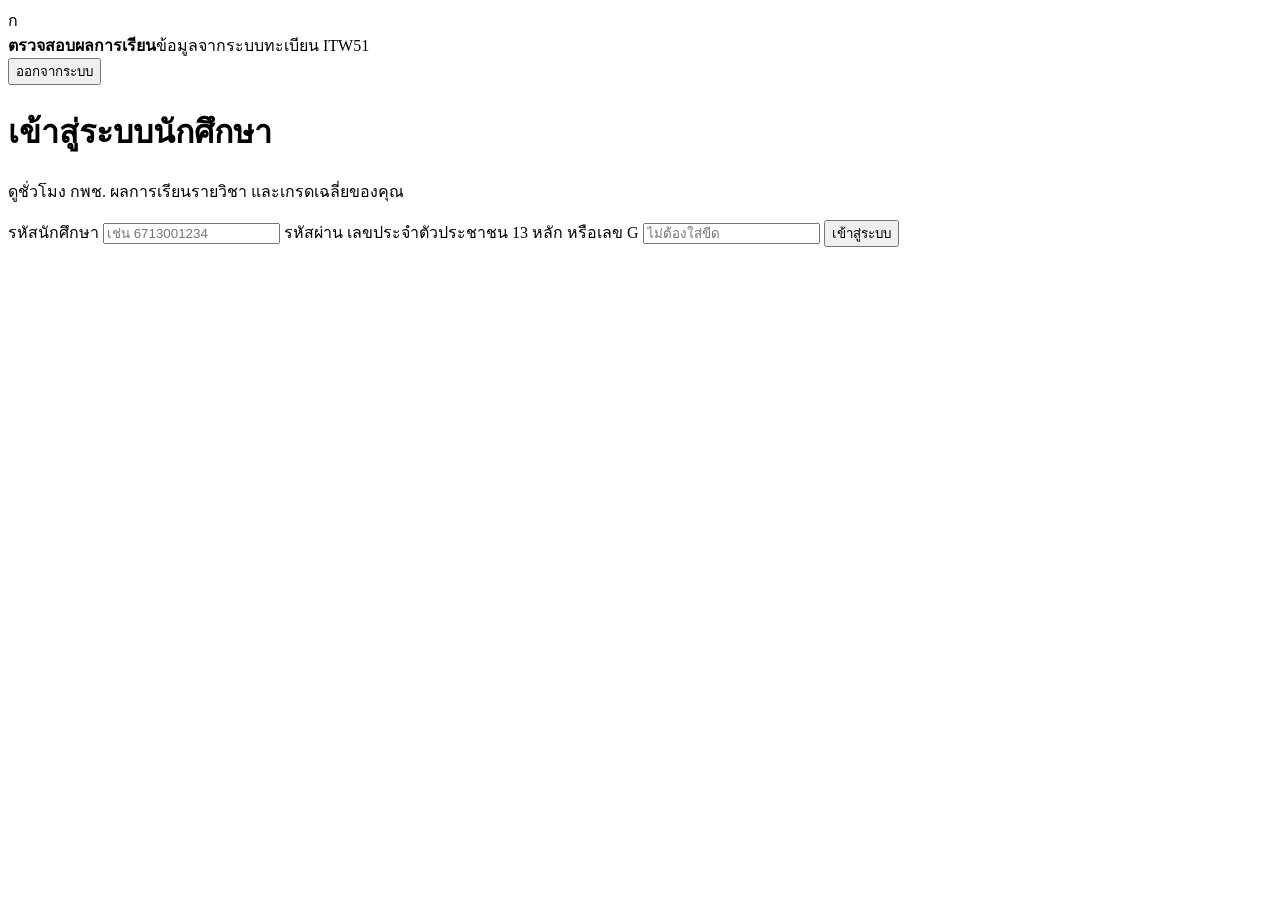
==== index.html @ a935f5b4 "Create index.html" ====
<!DOCTYPE html>
<html lang="th">
<head>
<meta charset="utf-8">
<meta name="viewport" content="width=device-width, initial-scale=1, viewport-fit=cover">
<meta name="robots" content="noindex">
<title>ตรวจสอบผลการเรียน กศน.</title>
<link rel="icon" href="data:image/svg+xml,<svg xmlns='http://www.w3.org/2000/svg' viewBox='0 0 100 100'><text y='.9em' font-size='90'>🎓</text></svg>">
<link rel="preconnect" href="https://fonts.googleapis.com">
<link rel="preconnect" href="https://fonts.gstatic.com" crossorigin>
<link href="https://fonts.googleapis.com/css2?family=Sarabun:wght@400;500;600;700&family=Noto+Serif+Thai:wght@600;700&display=swap" rel="stylesheet">
<link rel="stylesheet" href="assets/style.css">
</head>
<body>
<header class="band">
  <div class="wrap">
    <div class="brand">
      <div class="seal" aria-hidden="true">ก</div>
      <div><b>ตรวจสอบผลการเรียน</b><span>ข้อมูลจากระบบทะเบียน ITW51</span></div>
    </div>
    <div id="bandActions"><button class="btn ghost hidden" id="logoutBtn" type="button">ออกจากระบบ</button></div>
  </div>
</header>

<main id="viewLogin" class="wrap">
  <form class="login" id="loginForm" autocomplete="off">
    <h1>เข้าสู่ระบบนักศึกษา</h1>
    <p class="lead">ดูชั่วโมง กพช. ผลการเรียนรายวิชา และเกรดเฉลี่ยของคุณ</p>
    <label for="inId">รหัสนักศึกษา</label>
    <input id="inId" type="text" inputmode="numeric" placeholder="เช่น 6713001234" required>
    <label for="inPw">รหัสผ่าน <span class="hint">เลขประจำตัวประชาชน 13 หลัก หรือเลข G</span></label>
    <input id="inPw" type="password" placeholder="ไม่ต้องใส่ขีด" required>
    <button class="btn" id="loginBtn" type="submit">เข้าสู่ระบบ</button>
    <div id="loginMsg" class="msg hidden" role="alert"></div>
    <div class="foot" id="dataStamp"></div>
  </form>
</main>

<main id="viewStudent" class="wrap hidden"></main>

<script src="assets/core.js"></script>
<script src="assets/student.js"></script>
</body>
</html>
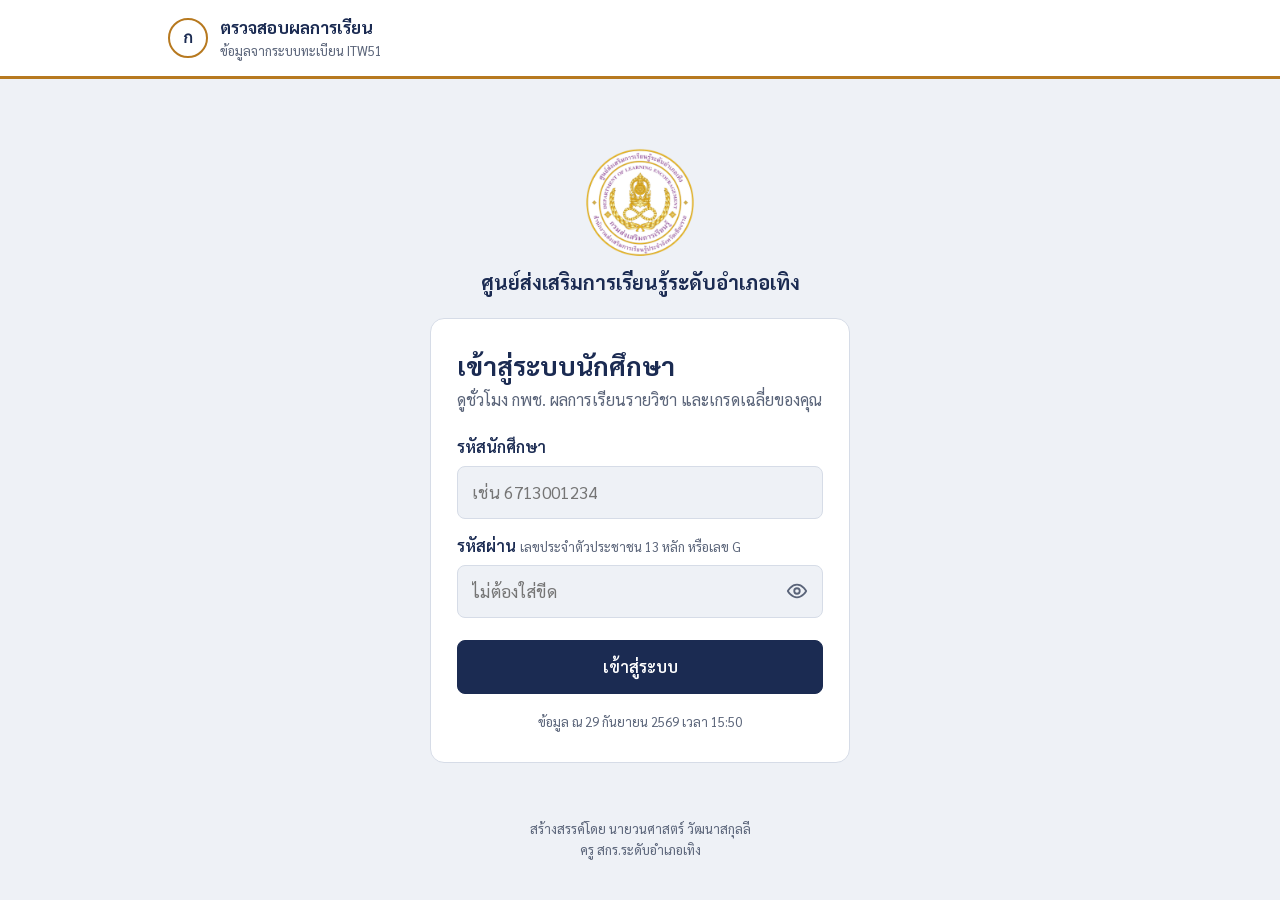
==== commit b75a69e8: "Add files via upload" ====
--- a/index.html
+++ b/index.html
@@ -23,13 +23,24 @@
 </header>
 
 <main id="viewLogin" class="wrap">
+  <div class="org">
+    <img class="org-logo" src="assets/logo.png" alt="โลโก้ศูนย์ส่งเสริมการเรียนรู้ระดับอำเภอเทิง"
+         onerror="this.replaceWith(Object.assign(document.createElement('div'),{className:'org-logo org-seal',textContent:'สกร.'}))">
+    <div class="org-name">ศูนย์ส่งเสริมการเรียนรู้ระดับอำเภอเทิง</div>
+  </div>
   <form class="login" id="loginForm" autocomplete="off">
     <h1>เข้าสู่ระบบนักศึกษา</h1>
     <p class="lead">ดูชั่วโมง กพช. ผลการเรียนรายวิชา และเกรดเฉลี่ยของคุณ</p>
     <label for="inId">รหัสนักศึกษา</label>
     <input id="inId" type="text" inputmode="numeric" placeholder="เช่น 6713001234" required>
     <label for="inPw">รหัสผ่าน <span class="hint">เลขประจำตัวประชาชน 13 หลัก หรือเลข G</span></label>
-    <input id="inPw" type="password" placeholder="ไม่ต้องใส่ขีด" required>
+    <div class="pw-wrap">
+      <input id="inPw" type="password" placeholder="ไม่ต้องใส่ขีด" required>
+      <button type="button" class="pw-eye" id="pwEye" aria-label="แสดงรหัสผ่าน" aria-pressed="false" title="แสดงรหัสผ่าน">
+        <svg class="eye-open" viewBox="0 0 24 24" width="22" height="22" aria-hidden="true"><path d="M2 12s3.6-7 10-7 10 7 10 7-3.6 7-10 7S2 12 2 12Z" fill="none" stroke="currentColor" stroke-width="2" stroke-linejoin="round"/><circle cx="12" cy="12" r="3" fill="none" stroke="currentColor" stroke-width="2"/></svg>
+        <svg class="eye-off" viewBox="0 0 24 24" width="22" height="22" aria-hidden="true"><path d="M3 3l18 18M10.6 5.1A10.6 10.6 0 0 1 12 5c6.4 0 10 7 10 7a17.6 17.6 0 0 1-3.2 4.1M6.6 6.6C3.8 8.4 2 12 2 12s3.6 7 10 7a9.9 9.9 0 0 0 5.4-1.6M9.9 9.9a3 3 0 0 0 4.2 4.2" fill="none" stroke="currentColor" stroke-width="2" stroke-linecap="round" stroke-linejoin="round"/></svg>
+      </button>
+    </div>
     <button class="btn" id="loginBtn" type="submit">เข้าสู่ระบบ</button>
     <div id="loginMsg" class="msg hidden" role="alert"></div>
     <div class="foot" id="dataStamp"></div>
@@ -38,6 +49,11 @@
 
 <main id="viewStudent" class="wrap hidden"></main>
 
+<footer class="credit">
+  <div>สร้างสรรค์โดย นายวนศาสตร์ วัฒนาสกุลลี</div>
+  <div>ครู สกร.ระดับอำเภอเทิง</div>
+</footer>
+
 <script src="assets/core.js"></script>
 <script src="assets/student.js"></script>
 </body>
--- a/assets/style.css
+++ b/assets/style.css
@@ -0,0 +1,209 @@
+:root{
+  --bg:#EEF1F6; --surface:#FFFFFF; --ink:#1B2B52; --text:#1E2433; --muted:#5A6479;
+  --line:#D6DCE7; --gold:#B7791F; --gold-soft:#F6E7CC; --ok:#2D7A4C; --ok-soft:#DDF0E4;
+  --bad:#B0412B; --bad-soft:#F8E1DB; --track:#E3E8F1;
+  box-sizing:border-box;
+  padding-top:env(safe-area-inset-top,0px); padding-bottom:env(safe-area-inset-bottom,0px);
+}
+@media (prefers-color-scheme: dark){
+  :root:not([data-theme="light"]){
+    --bg:#0E1424; --surface:#172039; --ink:#C9D6F5; --text:#E4E8F1; --muted:#9AA4BB;
+    --line:#2A3656; --gold:#E0A94A; --gold-soft:#3A2F1A; --ok:#6BC58F; --ok-soft:#173226;
+    --bad:#EC8A73; --bad-soft:#3A1F1A; --track:#243052;
+  }
+}
+:root[data-theme="dark"]{
+  --bg:#0E1424; --surface:#172039; --ink:#C9D6F5; --text:#E4E8F1; --muted:#9AA4BB;
+  --line:#2A3656; --gold:#E0A94A; --gold-soft:#3A2F1A; --ok:#6BC58F; --ok-soft:#173226;
+  --bad:#EC8A73; --bad-soft:#3A1F1A; --track:#243052;
+}
+*,*::before,*::after{box-sizing:inherit}
+html{scroll-padding-top:env(safe-area-inset-top,0px)}
+body{margin:0;background:var(--bg);color:var(--text);
+  font-family:"Sarabun","Leelawadee UI","Thonburi","Tahoma",system-ui,sans-serif;font-size:16px;line-height:1.6;
+  font-variant-numeric:tabular-nums}
+h1,h2,h3{font-family:"Noto Serif Thai","Sarabun",Georgia,serif;color:var(--ink);line-height:1.3;margin:0}
+button,input{font:inherit}
+.wrap{max-width:980px;margin:0 auto;padding:24px 18px 48px}
+.hidden{display:none!important}
+a{color:var(--ink)}
+
+/* header band */
+.band{border-bottom:3px solid var(--gold);background:var(--surface)}
+.band .wrap{padding-top:14px;padding-bottom:14px;display:flex;align-items:center;gap:14px;justify-content:space-between}
+.brand{display:flex;align-items:center;gap:12px;min-width:0}
+.seal{width:40px;height:40px;border-radius:50%;border:2px solid var(--gold);display:grid;place-items:center;
+  color:var(--ink);font-family:"Noto Serif Thai",serif;font-weight:700;flex:none}
+.brand b{display:block;color:var(--ink);font-size:17px}
+.brand span{display:block;color:var(--muted);font-size:13px}
+.btn{border:1.5px solid var(--ink);background:var(--ink);color:var(--surface);padding:10px 18px;border-radius:8px;
+  cursor:pointer;font-weight:600}
+.btn.ghost{background:transparent;color:var(--ink)}
+#bandActions .btn{white-space:nowrap;padding:8px 14px}
+.btn:disabled{opacity:.5;cursor:not-allowed}
+.btn:focus-visible,input:focus-visible,summary:focus-visible,.tab:focus-visible,.drop:focus-visible{outline:3px solid var(--gold);outline-offset:2px}
+
+/* login */
+.login{max-width:420px;margin:7vh auto 0;background:var(--surface);border:1px solid var(--line);border-radius:14px;padding:30px 26px}
+.login h1{font-size:26px;margin-bottom:4px}
+.login p.lead{color:var(--muted);margin:0 0 22px}
+label{display:block;font-weight:600;margin:14px 0 6px;color:var(--ink)}
+.hint{font-weight:400;color:var(--muted);font-size:13px}
+input[type=text],input[type=password]{width:100%;padding:12px 14px;border:1.5px solid var(--line);border-radius:8px;
+  background:var(--bg);color:var(--text);font-size:17px;letter-spacing:.02em}
+.login .btn{width:100%;margin-top:22px;padding:13px}
+.msg{margin-top:14px;padding:10px 12px;border-radius:8px;font-size:15px}
+.msg.err{background:var(--bad-soft);color:var(--bad)}
+.msg.info{background:var(--gold-soft);color:var(--text)}
+.foot{margin-top:18px;color:var(--muted);font-size:13px;text-align:center}
+.adminlink{display:block;margin:22px auto 0;background:none;border:none;color:var(--muted);text-decoration:underline;cursor:pointer;font-size:14px}
+
+/* student */
+.who{display:grid;grid-template-columns:1fr auto;gap:8px 20px;align-items:end;padding:26px 0 18px;border-bottom:1px solid var(--line)}
+.who h1{font-size:clamp(24px,4.4vw,34px)}
+.who .meta{color:var(--muted);font-size:15px;margin-top:6px}
+.who .meta b{color:var(--text);font-weight:600}
+.status{justify-self:end;padding:5px 12px;border-radius:999px;font-weight:600;font-size:14px;background:var(--ok-soft);color:var(--ok);white-space:nowrap}
+.status.off{background:var(--track);color:var(--muted)}
+.stats{display:grid;grid-template-columns:repeat(3,1fr);gap:0;margin:22px 0 8px;border:1px solid var(--line);border-radius:12px;background:var(--surface);overflow:hidden}
+.stat{padding:16px 18px;border-right:1px solid var(--line)}
+.stat:last-child{border-right:none}
+.stat .k{color:var(--muted);font-size:14px}
+.stat .v{font-size:34px;font-weight:700;color:var(--ink);line-height:1.15}
+.stat .v small{font-size:16px;color:var(--muted);font-weight:500}
+.creditbar{height:8px;border-radius:4px;background:var(--track);margin-top:8px;overflow:hidden}
+.creditbar i{display:block;height:100%;background:var(--ink)}
+.creditbar i.done{background:var(--ok)}
+
+/* the ruler: กพช. hours */
+.ruler{background:var(--surface);border:1px solid var(--line);border-radius:12px;padding:20px 22px 12px;margin:16px 0}
+.ruler-head{display:flex;justify-content:space-between;align-items:baseline;gap:12px;flex-wrap:wrap}
+.ruler-head h2{font-size:20px}
+.ruler-head .big{font-size:40px;font-weight:700;color:var(--ink);line-height:1}
+.ruler-head .big small{font-size:17px;color:var(--muted);font-weight:500}
+.track{position:relative;height:46px;margin:26px 0 4px}
+.track .rail{position:absolute;left:0;right:0;top:10px;height:16px;background:var(--track);border-radius:3px}
+.track .fill{position:absolute;left:0;top:10px;height:16px;background:repeating-linear-gradient(90deg,var(--gold) 0 calc(5% - 2px),transparent calc(5% - 2px) 5%);border-radius:3px;transition:width .9s cubic-bezier(.2,.7,.2,1)}
+.track .tick{position:absolute;top:28px;width:1px;height:6px;background:var(--muted)}
+.track .tick.major{height:10px}
+.track .lbl{position:absolute;top:38px;transform:translateX(-50%);font-size:12px;color:var(--muted)}
+.track .goal{position:absolute;top:2px;width:2px;height:32px;background:var(--ink)}
+.track .goal b{position:absolute;top:-20px;left:50%;transform:translateX(-50%);font-size:12px;color:var(--ink);white-space:nowrap}
+.ruler .note{color:var(--muted);font-size:14px;margin:18px 0 6px}
+@media (prefers-reduced-motion:reduce){.track .fill{transition:none}}
+
+.tabs{display:flex;gap:4px;margin:28px 0 0;border-bottom:1px solid var(--line);overflow-x:auto}
+.tab{border:none;background:none;padding:10px 16px;cursor:pointer;color:var(--muted);font-weight:600;border-bottom:3px solid transparent;margin-bottom:-1px;white-space:nowrap}
+.tab[aria-selected=true]{color:var(--ink);border-bottom-color:var(--gold)}
+.panel{padding-top:16px}
+
+details.sem{background:var(--surface);border:1px solid var(--line);border-radius:10px;margin-bottom:10px}
+details.sem>summary{list-style:none;cursor:pointer;padding:13px 16px;display:flex;justify-content:space-between;gap:12px;align-items:center}
+details.sem>summary::-webkit-details-marker{display:none}
+details.sem>summary h3{font-size:17px}
+details.sem>summary .s-meta{color:var(--muted);font-size:14px;text-align:right}
+details.sem>summary .s-meta b{color:var(--ink)}
+details.sem>summary::after{content:"";width:9px;height:9px;border-right:2px solid var(--muted);border-bottom:2px solid var(--muted);transform:rotate(45deg);flex:none;margin-left:6px}
+details.sem[open]>summary::after{transform:rotate(-135deg)}
+.scroll{overflow-x:auto;border-top:1px solid var(--line)}
+table{border-collapse:collapse;width:100%;min-width:560px;font-size:15px}
+th,td{padding:9px 12px;text-align:left;border-bottom:1px solid var(--line);vertical-align:top}
+th{color:var(--muted);font-weight:600;font-size:13px;background:var(--bg)}
+tr:last-child td{border-bottom:none}
+td.num,th.num{text-align:right}
+.code{color:var(--muted);white-space:nowrap}
+.grade{display:inline-block;min-width:38px;text-align:center;font-weight:700;padding:1px 8px;border-radius:6px;background:var(--track);color:var(--ink)}
+.grade.pass{background:var(--ok-soft);color:var(--ok)}
+.grade.fail{background:var(--bad-soft);color:var(--bad)}
+.grade.wait{background:transparent;color:var(--muted);font-weight:500}
+.tag{font-size:12px;color:var(--muted);border:1px solid var(--line);border-radius:4px;padding:0 5px;white-space:nowrap}
+.legend{color:var(--muted);font-size:13px;margin:12px 2px}
+.empty{padding:26px;text-align:center;color:var(--muted);background:var(--surface);border:1px dashed var(--line);border-radius:10px}
+
+/* admin */
+.admin h1{font-size:26px;margin:26px 0 6px}
+.admin .lead{color:var(--muted);margin:0 0 18px}
+.card{background:var(--surface);border:1px solid var(--line);border-radius:12px;padding:20px;margin-bottom:16px}
+.drop{border:2px dashed var(--line);border-radius:12px;padding:34px 18px;text-align:center;cursor:pointer;background:var(--bg)}
+.drop.over{border-color:var(--gold);background:var(--gold-soft)}
+.drop b{color:var(--ink);font-size:18px;display:block}
+.kv{display:grid;grid-template-columns:repeat(auto-fit,minmax(150px,1fr));gap:12px;margin-top:10px}
+.kv div{border-left:3px solid var(--gold);padding:2px 10px}
+.kv .k{font-size:13px;color:var(--muted)}
+.kv .v{font-size:22px;font-weight:700;color:var(--ink)}
+.prog{height:10px;background:var(--track);border-radius:5px;overflow:hidden;margin:10px 0 4px}
+.prog i{display:block;height:100%;width:0;background:var(--ink);transition:width .2s}
+.log{font-size:14px;color:var(--muted);min-height:1.6em}
+.check{display:flex;gap:8px;align-items:flex-start;margin:14px 0;font-weight:400;color:var(--text)}
+.check input{margin-top:5px}
+
+@media (max-width:640px){
+  .stats{grid-template-columns:1fr}
+  .stat{border-right:none;border-bottom:1px solid var(--line)}
+  .stat:last-child{border-bottom:none}
+  .who{grid-template-columns:1fr}
+  .status{justify-self:start}
+  .login{margin-top:3vh;padding:24px 18px}
+  .band .brand span{display:none}
+}
+
+.steps{margin:6px 0 0;padding-left:20px;color:var(--muted);font-size:14px}
+.row{display:grid;grid-template-columns:repeat(auto-fit,minmax(180px,1fr));gap:0 14px}
+.btnrow{display:flex;gap:10px;flex-wrap:wrap;margin-top:16px}
+code{background:var(--track);padding:1px 6px;border-radius:4px;font-size:.92em}
+a.btn{text-decoration:none;display:inline-block}
+
+/* ตารางสอบ และ สรุปคุณสมบัติการจบ */
+.exam h2,.checklist h2{font-size:20px}
+.exam h2 .sub{font-family:"Sarabun",sans-serif;font-size:15px;font-weight:500;color:var(--muted);margin-left:6px}
+.exam table{min-width:520px}
+.nowrap{white-space:nowrap}
+.ck-head{display:flex;justify-content:space-between;align-items:baseline;gap:10px;flex-wrap:wrap}
+.ck-count{font-weight:600;color:var(--gold)}
+.checklist ul{list-style:none;margin:12px 0 4px;padding:0}
+.checklist li{display:grid;grid-template-columns:28px 1fr auto;grid-template-areas:"icon label value" "icon note note";gap:0 12px;
+  padding:10px 0;border-bottom:1px solid var(--line);align-items:center}
+.checklist li:last-child{border-bottom:none}
+.ck-icon{grid-area:icon;width:24px;height:24px;border-radius:50%;display:grid;place-items:center;font-weight:700;font-size:14px;
+  border:2px solid var(--line);color:transparent}
+.checklist li.ok .ck-icon{background:var(--ok);border-color:var(--ok);color:var(--surface)}
+.ck-label{grid-area:label;font-weight:600;color:var(--ink)}
+.ck-value{grid-area:value;text-align:right;font-variant-numeric:tabular-nums}
+.ck-note{grid-area:note;font-size:13px;color:var(--muted)}
+.checklist li.todo .ck-note{color:var(--bad)}
+.checklist li.ok .ck-note{color:var(--ok)}
+@media (max-width:640px){
+  .exam table{min-width:0}
+  .exam thead{display:none}
+  .exam table,.exam tbody,.exam tr,.exam td{display:block}
+  .exam tr{display:grid;grid-template-columns:auto 1fr;gap:2px 10px;padding:10px 4px;border-bottom:1px solid var(--line)}
+  .exam tr:last-child{border-bottom:none}
+  .exam td{border:none;padding:0}
+  .exam td:nth-child(2){text-align:right}
+  .exam td:nth-child(3),.exam td:nth-child(4){font-size:14px}
+  .checklist li{grid-template-columns:28px 1fr;grid-template-areas:"icon label" "icon value" "icon note"}
+  .ck-value{text-align:left;font-size:15px}
+}
+
+/* โลโก้และชื่อหน่วยงาน (หน้าเข้าสู่ระบบ) */
+.org{text-align:center;margin:5vh auto 0;max-width:420px}
+.org-logo{width:108px;height:108px;object-fit:contain;display:block;margin:0 auto}
+.org-seal{border-radius:50%;border:3px solid var(--gold);display:grid;place-items:center;
+  font-family:"Noto Serif Thai",serif;font-weight:700;font-size:26px;color:var(--ink);background:var(--surface)}
+.org-name{margin-top:12px;font-family:"Noto Serif Thai","Sarabun",serif;font-weight:700;font-size:20px;color:var(--ink);line-height:1.4}
+#viewLogin .login{margin-top:22px}
+
+/* ปุ่มรูปตา */
+.pw-wrap{position:relative}
+.pw-wrap input{padding-right:52px}
+.pw-eye{position:absolute;right:4px;top:50%;transform:translateY(-50%);width:44px;height:44px;border:none;background:none;
+  color:var(--muted);cursor:pointer;display:grid;place-items:center;border-radius:8px}
+.pw-eye:hover{color:var(--ink)}
+.pw-eye:focus-visible{outline:3px solid var(--gold);outline-offset:0}
+.pw-eye .eye-off{display:none}
+.pw-eye.on .eye-open{display:none}
+.pw-eye.on .eye-off{display:block}
+
+/* ข้อความผู้สร้าง */
+.credit{text-align:center;color:var(--muted);font-size:13px;line-height:1.6;padding:8px 18px 28px}
+@media (max-width:640px){ .org{margin-top:3vh} .org-logo{width:88px;height:88px} .org-name{font-size:18px} }
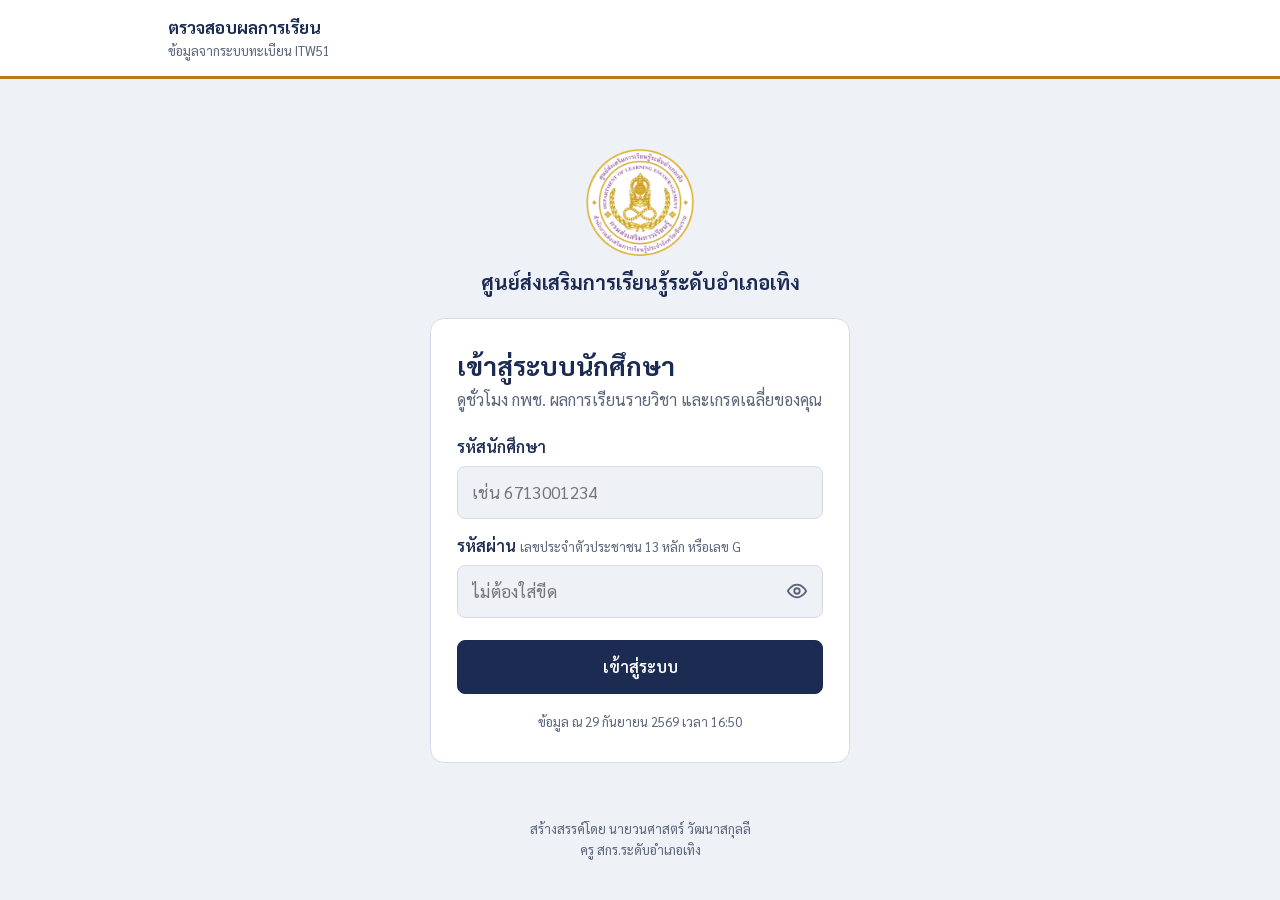
==== commit 9e1819a6: "Add files via upload" ====
--- a/index.html
+++ b/index.html
@@ -9,13 +9,12 @@
 <link rel="preconnect" href="https://fonts.googleapis.com">
 <link rel="preconnect" href="https://fonts.gstatic.com" crossorigin>
 <link href="https://fonts.googleapis.com/css2?family=Sarabun:wght@400;500;600;700&family=Noto+Serif+Thai:wght@600;700&display=swap" rel="stylesheet">
-<link rel="stylesheet" href="assets/style.css">
+<link rel="stylesheet" href="assets/style.css?v=4">
 </head>
 <body>
 <header class="band">
   <div class="wrap">
     <div class="brand">
-      <div class="seal" aria-hidden="true">ก</div>
       <div><b>ตรวจสอบผลการเรียน</b><span>ข้อมูลจากระบบทะเบียน ITW51</span></div>
     </div>
     <div id="bandActions"><button class="btn ghost hidden" id="logoutBtn" type="button">ออกจากระบบ</button></div>
@@ -54,7 +53,7 @@
   <div>ครู สกร.ระดับอำเภอเทิง</div>
 </footer>
 
-<script src="assets/core.js"></script>
-<script src="assets/student.js"></script>
+<script src="assets/core.js?v=4"></script>
+<script src="assets/student.js?v=4"></script>
 </body>
 </html>
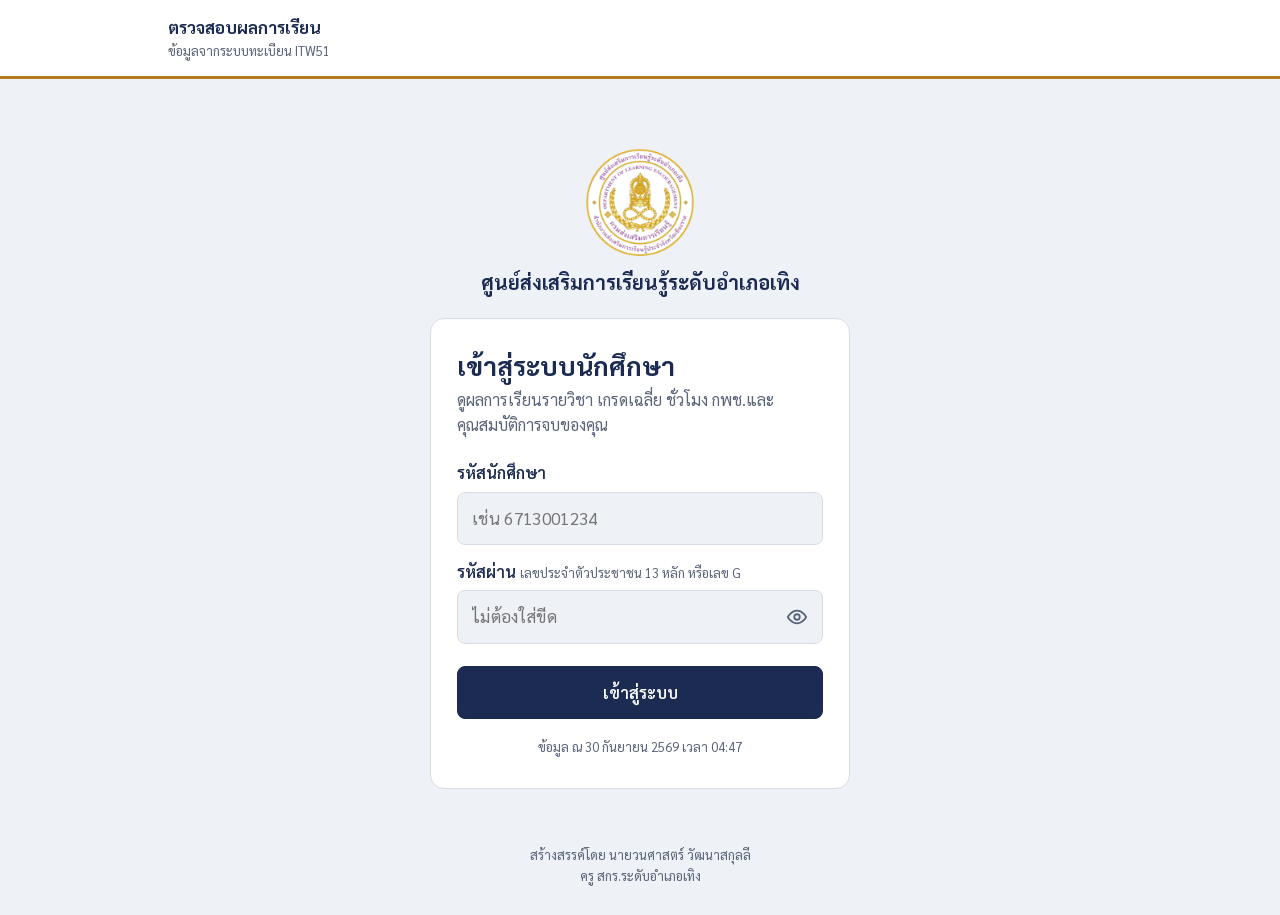
==== commit 0e306da1: "Update index.html" ====
--- a/index.html
+++ b/index.html
@@ -29,7 +29,7 @@
   </div>
   <form class="login" id="loginForm" autocomplete="off">
     <h1>เข้าสู่ระบบนักศึกษา</h1>
-    <p class="lead">ดูชั่วโมง กพช. ผลการเรียนรายวิชา และเกรดเฉลี่ยของคุณ</p>
+    <p class="lead">ดูผลการเรียนรายวิชา เกรดเฉลี่ย ชั่วโมง กพช.และคุณสมบัติการจบของคุณ</p>
     <label for="inId">รหัสนักศึกษา</label>
     <input id="inId" type="text" inputmode="numeric" placeholder="เช่น 6713001234" required>
     <label for="inPw">รหัสผ่าน <span class="hint">เลขประจำตัวประชาชน 13 หลัก หรือเลข G</span></label>
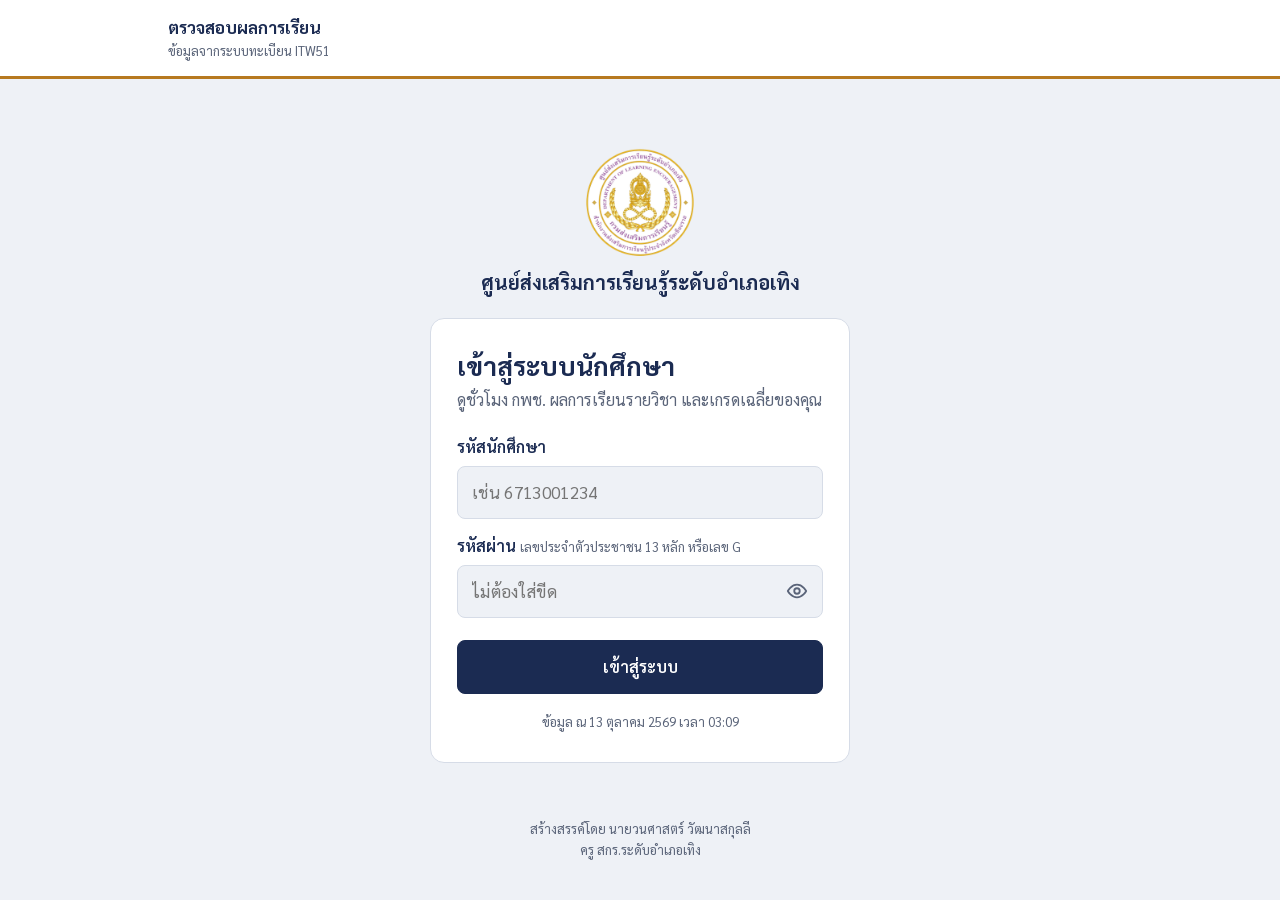
==== commit a9dc1c50: "Add files via upload" ====
--- a/index.html
+++ b/index.html
@@ -9,7 +9,7 @@
 <link rel="preconnect" href="https://fonts.googleapis.com">
 <link rel="preconnect" href="https://fonts.gstatic.com" crossorigin>
 <link href="https://fonts.googleapis.com/css2?family=Sarabun:wght@400;500;600;700&family=Noto+Serif+Thai:wght@600;700&display=swap" rel="stylesheet">
-<link rel="stylesheet" href="assets/style.css?v=4">
+<link rel="stylesheet" href="assets/style.css?v=5">
 </head>
 <body>
 <header class="band">
@@ -29,7 +29,7 @@
   </div>
   <form class="login" id="loginForm" autocomplete="off">
     <h1>เข้าสู่ระบบนักศึกษา</h1>
-    <p class="lead">ดูผลการเรียนรายวิชา เกรดเฉลี่ย ชั่วโมง กพช.และคุณสมบัติการจบของคุณ</p>
+    <p class="lead">ดูชั่วโมง กพช. ผลการเรียนรายวิชา และเกรดเฉลี่ยของคุณ</p>
     <label for="inId">รหัสนักศึกษา</label>
     <input id="inId" type="text" inputmode="numeric" placeholder="เช่น 6713001234" required>
     <label for="inPw">รหัสผ่าน <span class="hint">เลขประจำตัวประชาชน 13 หลัก หรือเลข G</span></label>
@@ -53,7 +53,7 @@
   <div>ครู สกร.ระดับอำเภอเทิง</div>
 </footer>
 
-<script src="assets/core.js?v=4"></script>
-<script src="assets/student.js?v=4"></script>
+<script src="assets/core.js?v=5"></script>
+<script src="assets/student.js?v=5"></script>
 </body>
 </html>
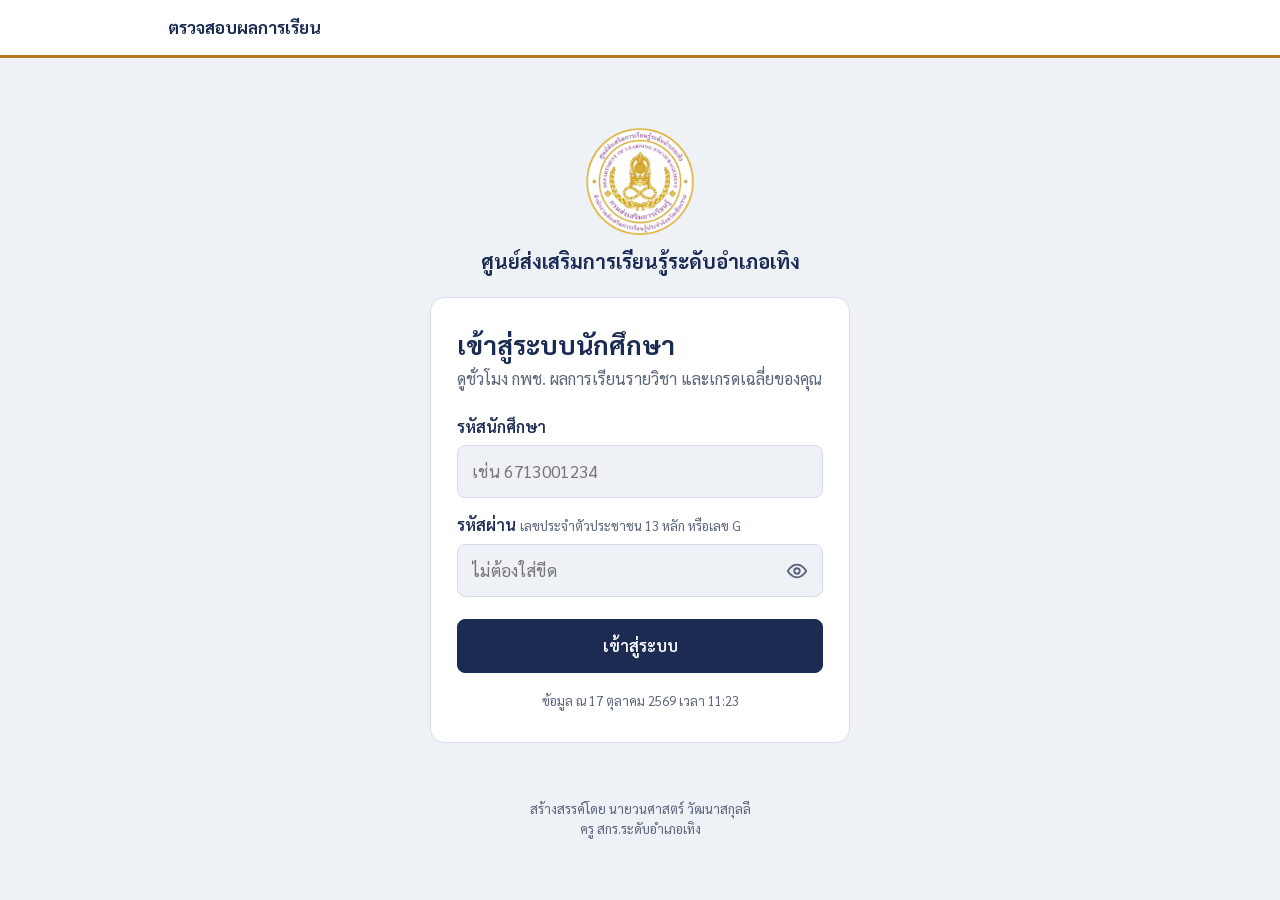
==== commit c9727e62: "Add files via upload" ====
--- a/index.html
+++ b/index.html
@@ -8,14 +8,14 @@
 <link rel="icon" href="data:image/svg+xml,<svg xmlns='http://www.w3.org/2000/svg' viewBox='0 0 100 100'><text y='.9em' font-size='90'>🎓</text></svg>">
 <link rel="preconnect" href="https://fonts.googleapis.com">
 <link rel="preconnect" href="https://fonts.gstatic.com" crossorigin>
-<link href="https://fonts.googleapis.com/css2?family=Sarabun:wght@400;500;600;700&family=Noto+Serif+Thai:wght@600;700&display=swap" rel="stylesheet">
-<link rel="stylesheet" href="assets/style.css?v=5">
+<link href="https://fonts.googleapis.com/css2?family=Sarabun:wght@400;500;600;700&family=K2D:wght@500;600;700&display=swap" rel="stylesheet">
+<link rel="stylesheet" href="assets/style.css?v=6">
 </head>
 <body>
 <header class="band">
   <div class="wrap">
     <div class="brand">
-      <div><b>ตรวจสอบผลการเรียน</b><span>ข้อมูลจากระบบทะเบียน ITW51</span></div>
+      <div><b>ตรวจสอบผลการเรียน</b></div>
     </div>
     <div id="bandActions"><button class="btn ghost hidden" id="logoutBtn" type="button">ออกจากระบบ</button></div>
   </div>
@@ -53,7 +53,7 @@
   <div>ครู สกร.ระดับอำเภอเทิง</div>
 </footer>
 
-<script src="assets/core.js?v=5"></script>
-<script src="assets/student.js?v=5"></script>
+<script src="assets/core.js?v=6"></script>
+<script src="assets/student.js?v=6"></script>
 </body>
 </html>
--- a/assets/style.css
+++ b/assets/style.css
@@ -207,3 +207,5 @@
 /* ข้อความผู้สร้าง */
 .credit{text-align:center;color:var(--muted);font-size:13px;line-height:1.6;padding:8px 18px 28px}
 @media (max-width:640px){ .org{margin-top:3vh} .org-logo{width:88px;height:88px} .org-name{font-size:18px} }
+
+.grad-note{margin:16px 0 0}
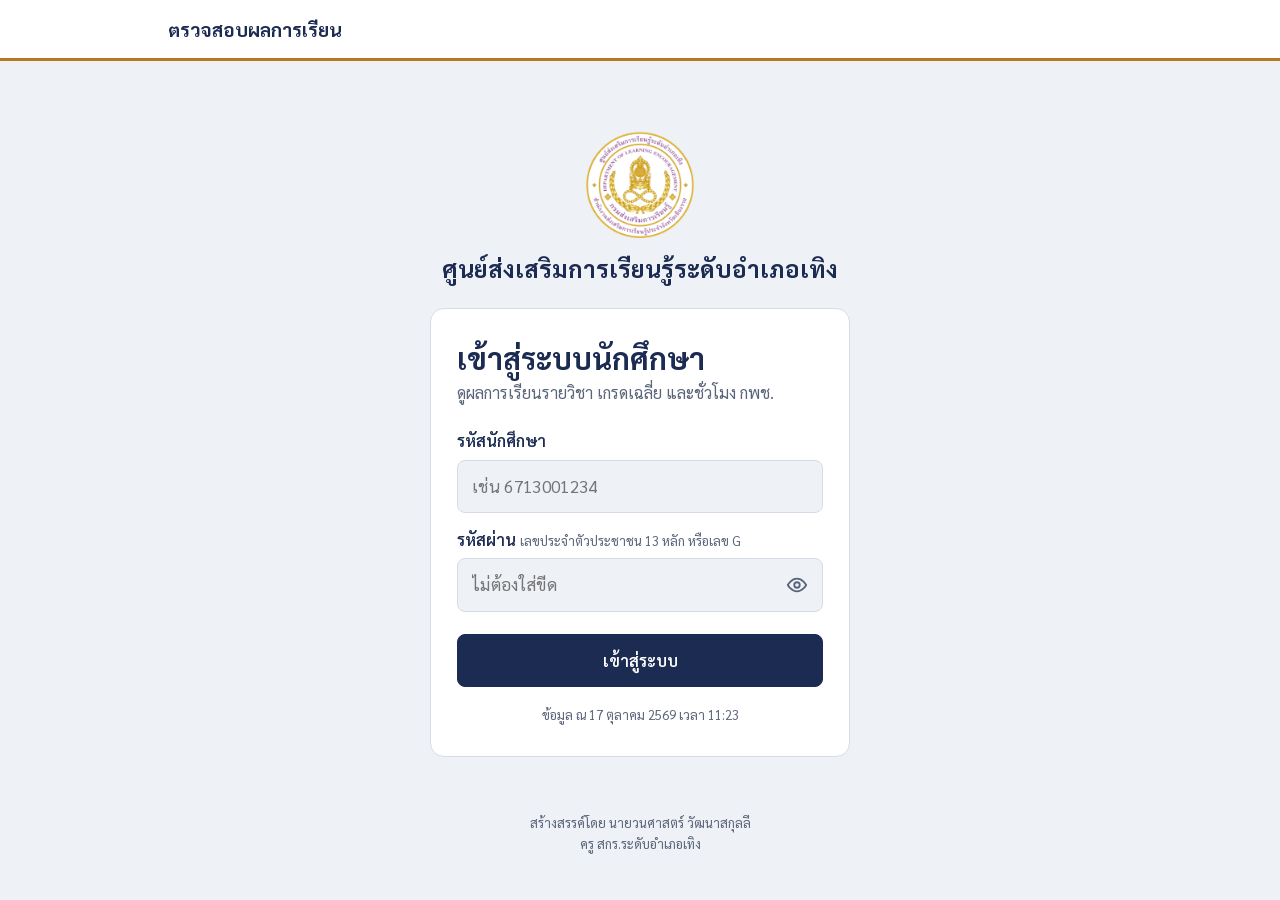
==== commit 2de7ffca: "Add files via upload" ====
--- a/index.html
+++ b/index.html
@@ -4,12 +4,13 @@
 <meta charset="utf-8">
 <meta name="viewport" content="width=device-width, initial-scale=1, viewport-fit=cover">
 <meta name="robots" content="noindex">
+<meta name="theme-color" content="#5B2C83">
 <title>ตรวจสอบผลการเรียน กศน.</title>
 <link rel="icon" href="data:image/svg+xml,<svg xmlns='http://www.w3.org/2000/svg' viewBox='0 0 100 100'><text y='.9em' font-size='90'>🎓</text></svg>">
 <link rel="preconnect" href="https://fonts.googleapis.com">
 <link rel="preconnect" href="https://fonts.gstatic.com" crossorigin>
 <link href="https://fonts.googleapis.com/css2?family=Sarabun:wght@400;500;600;700&family=K2D:wght@500;600;700&display=swap" rel="stylesheet">
-<link rel="stylesheet" href="assets/style.css?v=6">
+<link rel="stylesheet" href="assets/style.css?v=7">
 </head>
 <body>
 <header class="band">
@@ -29,7 +30,7 @@
   </div>
   <form class="login" id="loginForm" autocomplete="off">
     <h1>เข้าสู่ระบบนักศึกษา</h1>
-    <p class="lead">ดูชั่วโมง กพช. ผลการเรียนรายวิชา และเกรดเฉลี่ยของคุณ</p>
+    <p class="lead">ดูผลการเรียนรายวิชา เกรดเฉลี่ย และชั่วโมง กพช.</p>
     <label for="inId">รหัสนักศึกษา</label>
     <input id="inId" type="text" inputmode="numeric" placeholder="เช่น 6713001234" required>
     <label for="inPw">รหัสผ่าน <span class="hint">เลขประจำตัวประชาชน 13 หลัก หรือเลข G</span></label>
@@ -53,7 +54,7 @@
   <div>ครู สกร.ระดับอำเภอเทิง</div>
 </footer>
 
-<script src="assets/core.js?v=6"></script>
-<script src="assets/student.js?v=6"></script>
+<script src="assets/core.js?v=7"></script>
+<script src="assets/student.js?v=7"></script>
 </body>
 </html>
--- a/assets/style.css
+++ b/assets/style.css
@@ -22,7 +22,7 @@
 body{margin:0;background:var(--bg);color:var(--text);
   font-family:"Sarabun","Leelawadee UI","Thonburi","Tahoma",system-ui,sans-serif;font-size:16px;line-height:1.6;
   font-variant-numeric:tabular-nums}
-h1,h2,h3{font-family:"Noto Serif Thai","Sarabun",Georgia,serif;color:var(--ink);line-height:1.3;margin:0}
+h1,h2,h3{font-family:"K2D","Sarabun",sans-serif;color:var(--ink);line-height:1.3;margin:0}
 button,input{font:inherit}
 .wrap{max-width:980px;margin:0 auto;padding:24px 18px 48px}
 .hidden{display:none!important}
@@ -33,7 +33,7 @@
 .band .wrap{padding-top:14px;padding-bottom:14px;display:flex;align-items:center;gap:14px;justify-content:space-between}
 .brand{display:flex;align-items:center;gap:12px;min-width:0}
 .seal{width:40px;height:40px;border-radius:50%;border:2px solid var(--gold);display:grid;place-items:center;
-  color:var(--ink);font-family:"Noto Serif Thai",serif;font-weight:700;flex:none}
+  color:var(--ink);font-family:"K2D","Sarabun",sans-serif;font-weight:700;flex:none}
 .brand b{display:block;color:var(--ink);font-size:17px}
 .brand span{display:block;color:var(--muted);font-size:13px}
 .btn{border:1.5px solid var(--ink);background:var(--ink);color:var(--surface);padding:10px 18px;border-radius:8px;
@@ -189,8 +189,8 @@
 .org{text-align:center;margin:5vh auto 0;max-width:420px}
 .org-logo{width:108px;height:108px;object-fit:contain;display:block;margin:0 auto}
 .org-seal{border-radius:50%;border:3px solid var(--gold);display:grid;place-items:center;
-  font-family:"Noto Serif Thai",serif;font-weight:700;font-size:26px;color:var(--ink);background:var(--surface)}
-.org-name{margin-top:12px;font-family:"Noto Serif Thai","Sarabun",serif;font-weight:700;font-size:20px;color:var(--ink);line-height:1.4}
+  font-family:"K2D","Sarabun",sans-serif;font-weight:700;font-size:26px;color:var(--ink);background:var(--surface)}
+.org-name{margin-top:12px;font-family:"K2D","Sarabun",sans-serif;font-weight:700;font-size:20px;color:var(--ink);line-height:1.4}
 #viewLogin .login{margin-top:22px}
 
 /* ปุ่มรูปตา */
@@ -209,3 +209,14 @@
 @media (max-width:640px){ .org{margin-top:3vh} .org-logo{width:88px;height:88px} .org-name{font-size:18px} }
 
 .grad-note{margin:16px 0 0}
+
+/* หัวข้อใช้ฟอนต์ K2D */
+h1,h2,h3{font-weight:700;letter-spacing:0}
+.brand b{font-family:"K2D","Sarabun",sans-serif;font-weight:700;font-size:19px}
+.org-name{font-size:24px;font-weight:700;margin-top:14px}
+.login h1{font-size:30px;line-height:1.25}
+.who h1{font-size:clamp(26px,4.6vw,36px)}
+.ruler-head h2,.exam h2,.checklist h2{font-size:21px}
+details.sem>summary h3{font-size:18px}
+.tab{font-family:"K2D","Sarabun",sans-serif;font-size:16px}
+@media (max-width:640px){ .org-name{font-size:21px} .login h1{font-size:26px} }
